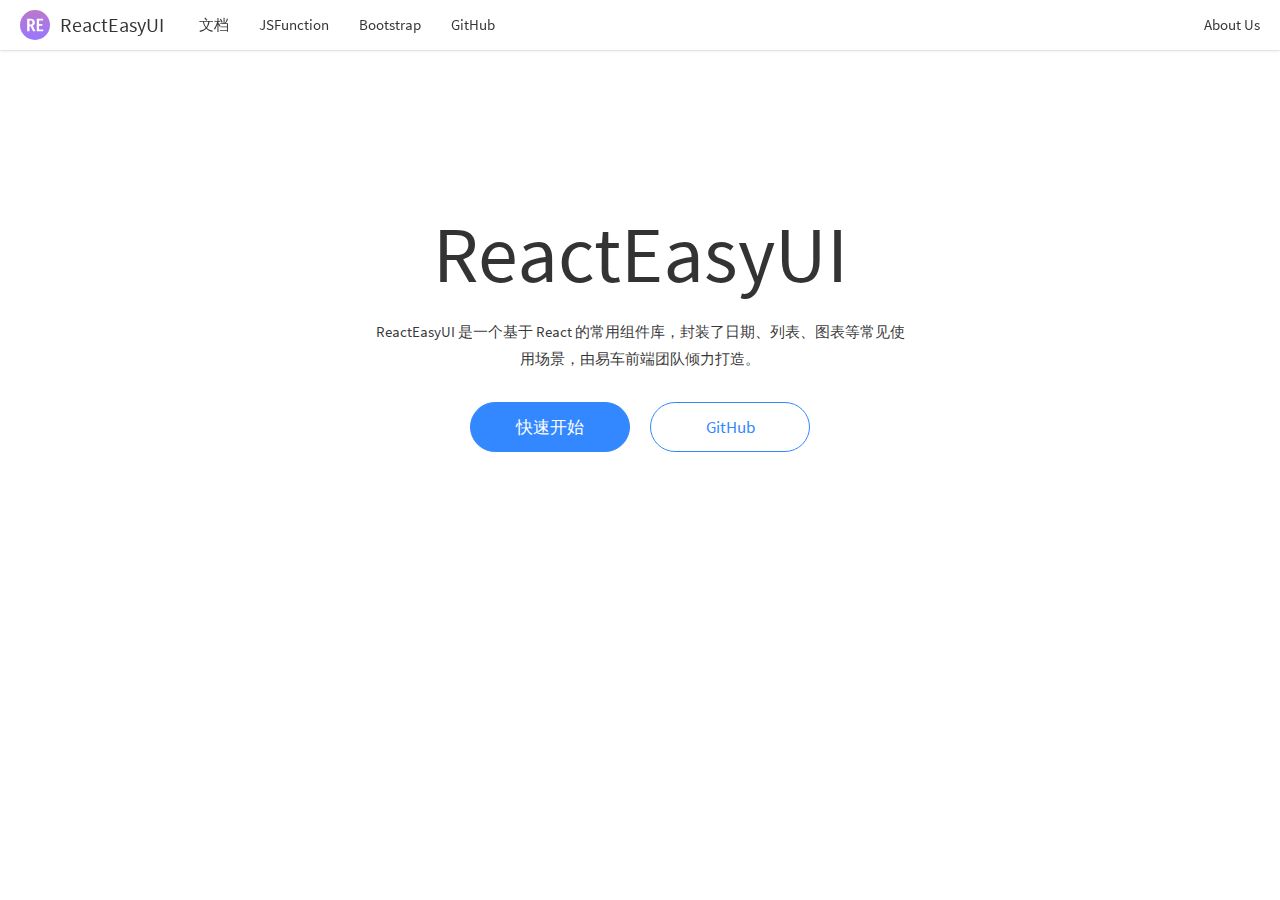
==== index.html @ b5de3b47 "添加网站首页，分离图标，UI 优化" ====
<!DOCTYPE html><html><head><meta charset=utf-8><meta http-equiv=X-UA-Compatible content="IE=edge, chrome=1"><meta name=renderer content=webkit><meta name=viewport content="width=device-width, user-scalable=no, initial-scale=1, maximum-scale=1, minimum-scale=1"><title>ReactEasyUI | 动感实验室 | BitAuto-CIG</title><meta name=description content="ReactEasyUI 是由易车前端团队打造的 React 常用组件库"><meta name=keywords content="React, React 常用组件, ReactEasyUI, Web Development, easyui, jsfunction"><meta name=author content=易车-CIG-研发中心-动感实验室><link rel=icon href=favicon.ico><link rel=icon href=apple-touch-icon.png><link href=./css/bootstrap.min.css rel=stylesheet><link href=./css/ReactEasyUI.css rel=stylesheet><link href=./css/style.css rel=stylesheet></head><body><div id=app></div><div id=to-top></div><script src="./js/lib.js?v=1250a763ff"></script><script src=./js/echarts.js></script><script src=./js/prism.js></script><script src=./js/scrollbar.js></script><script src=./js/fastclick.min.js></script><script src=./js/function.js></script><script src=./js/index.js></script></body></html>
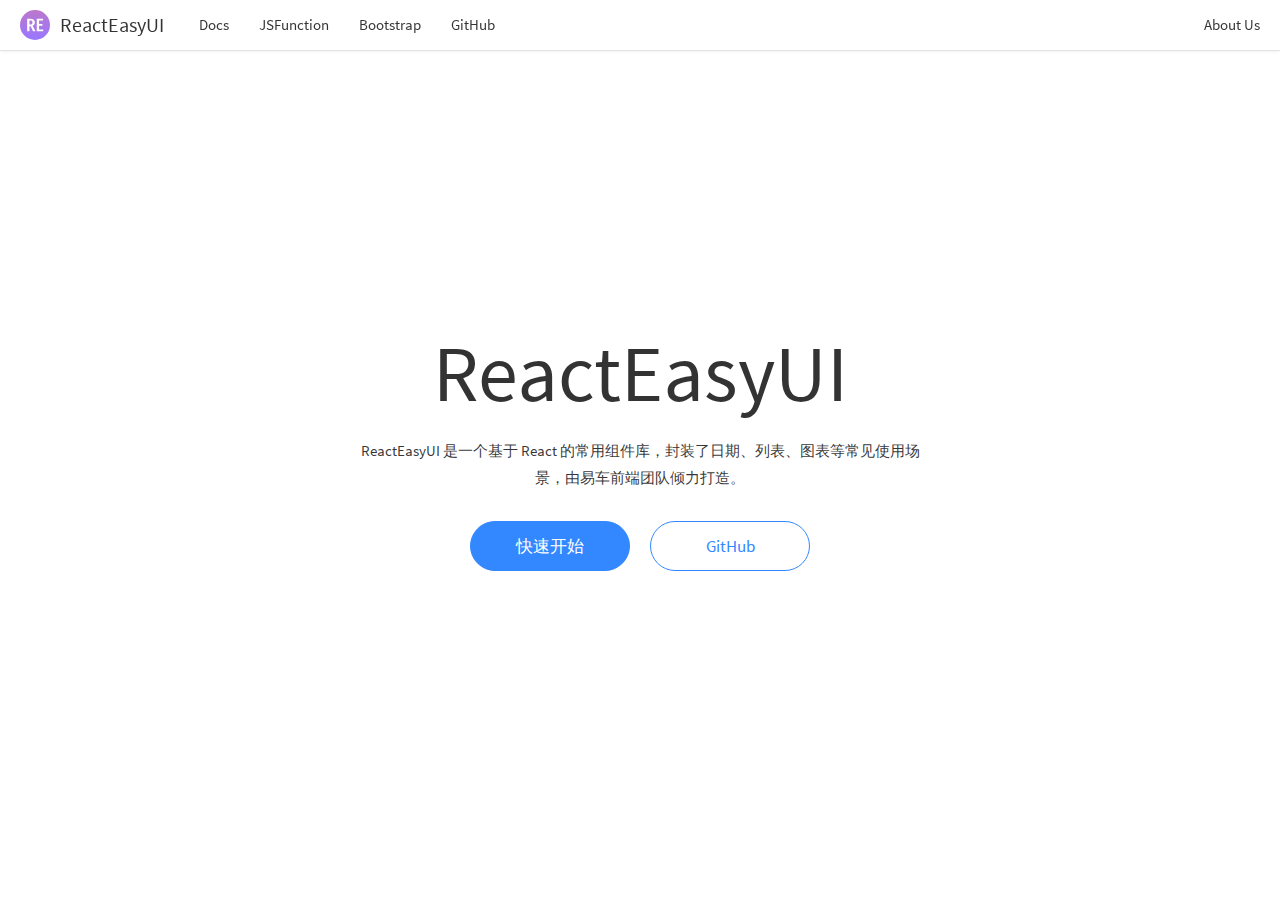
==== commit 6c1e0caf: "assets 文件更新，字体目录更新，首页 css 更新" ====
--- a/index.html
+++ b/index.html
@@ -1 +1 @@
-<!DOCTYPE html><html><head><meta charset=utf-8><meta http-equiv=X-UA-Compatible content="IE=edge, chrome=1"><meta name=renderer content=webkit><meta name=viewport content="width=device-width, user-scalable=no, initial-scale=1, maximum-scale=1, minimum-scale=1"><title>ReactEasyUI | 动感实验室 | BitAuto-CIG</title><meta name=description content="ReactEasyUI 是由易车前端团队打造的 React 常用组件库"><meta name=keywords content="React, React 常用组件, ReactEasyUI, Web Development, easyui, jsfunction"><meta name=author content=易车-CIG-研发中心-动感实验室><link rel=icon href=favicon.ico><link rel=icon href=apple-touch-icon.png><link href=./css/bootstrap.min.css rel=stylesheet><link href=./css/ReactEasyUI.css rel=stylesheet><link href=./css/style.css rel=stylesheet></head><body><div id=app></div><div id=to-top></div><script src="./js/lib.js?v=1250a763ff"></script><script src=./js/echarts.js></script><script src=./js/prism.js></script><script src=./js/scrollbar.js></script><script src=./js/fastclick.min.js></script><script src=./js/function.js></script><script src=./js/index.js></script></body></html>+<!DOCTYPE html><html><head><meta charset=utf-8><meta http-equiv=X-UA-Compatible content="IE=edge, chrome=1"><meta name=renderer content=webkit><meta name=viewport content="width=device-width, user-scalable=no, initial-scale=1, maximum-scale=1, minimum-scale=1"><title>ReactEasyUI | 动感实验室 | BitAuto-CIG</title><meta name=description content="ReactEasyUI 是由易车前端团队打造的 React 常用组件库"><meta name=keywords content="React, React 常用组件, ReactEasyUI, Web Development, easyui, jsfunction"><meta name=author content=易车-CIG-研发中心-动感实验室><link rel=icon href=favicon.ico><link rel=icon href=apple-touch-icon.png><link href=./css/bootstrap.min.css rel=stylesheet><link href=./css/ReactEasyUI.css rel=stylesheet><link href=./css/style.css rel=stylesheet></head><body><div id=app></div><div id=to-top></div><script src="./js/lib.js?v=baf62c4b44"></script><script src=./js/echarts.js></script><script src=./js/prism.js></script><script src=./js/scrollbar.js></script><script src=./js/fastclick.min.js></script><script src=./js/function.js></script><script src=./js/index.js></script></body></html>